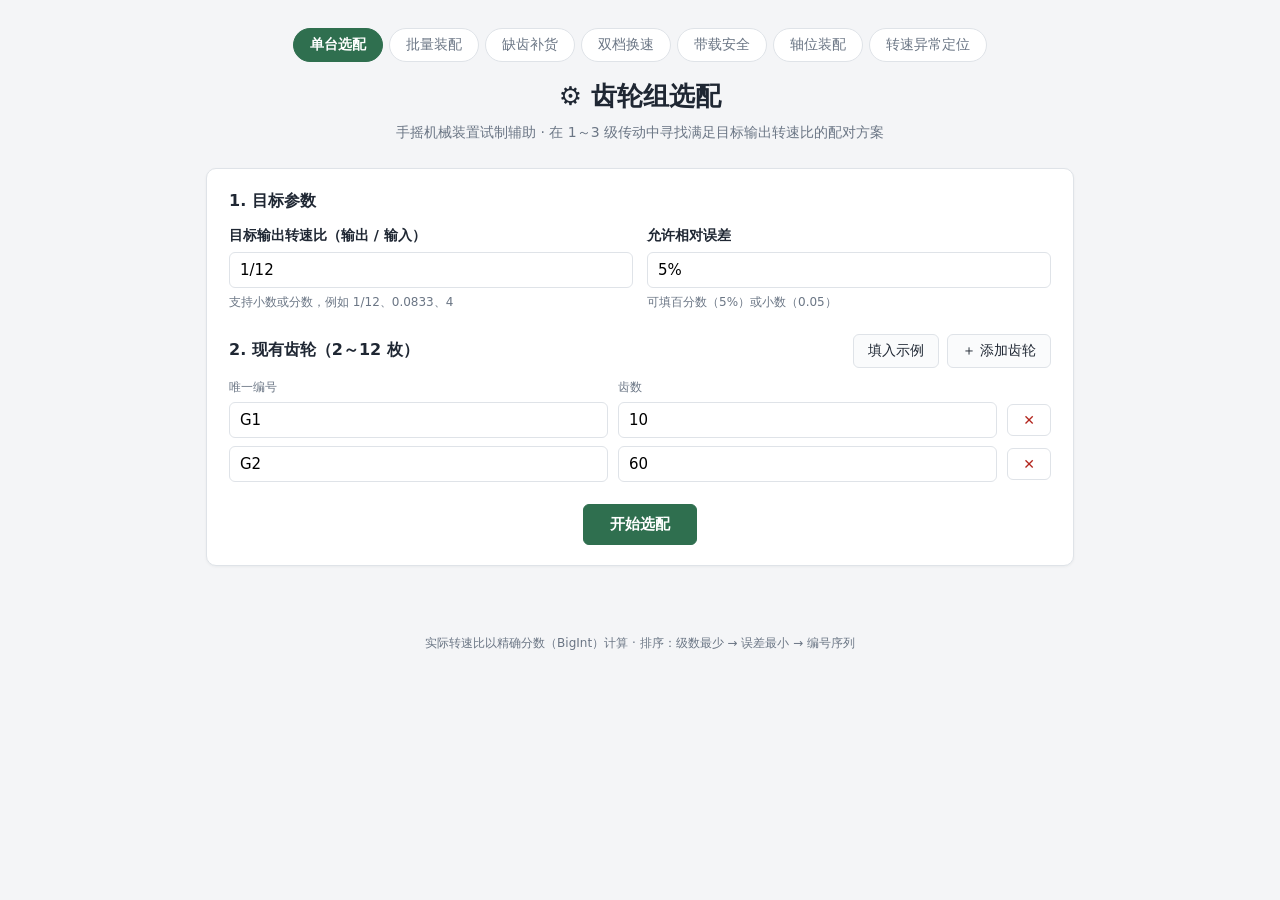
==== public/index.html @ 3d3866cd "GSB 26954d58-3cd7-50f5-83da-c2aace451140 initial: platform archive" ====
<!DOCTYPE html>
<html lang="zh-CN">
<head>
  <meta charset="UTF-8" />
  <meta name="viewport" content="width=device-width, initial-scale=1.0" />
  <title>齿轮组选配 · 手摇机械试制</title>
  <link rel="stylesheet" href="styles.css" />
</head>
<body>
  <header class="site-header">
    <nav class="top-nav">
      <a href="/" class="active">单台选配</a>
      <a href="/batch">批量装配</a>
      <a href="/procure">缺齿补货</a>
      <a href="/dual-speed">双档换速</a>
      <a href="/torque">带载安全</a>
      <a href="/layout">轴位装配</a>
      <a href="/diagnose">转速异常定位</a>
    </nav>
    <h1>⚙️ 齿轮组选配</h1>
    <p class="subtitle">手摇机械装置试制辅助 · 在 1～3 级传动中寻找满足目标输出转速比的配对方案</p>
  </header>

  <main>
    <form id="search-form" class="card">
      <section>
        <h2>1. 目标参数</h2>
        <div class="grid two">
          <label class="field">
            <span>目标输出转速比（输出 / 输入）</span>
            <input id="target" name="target" value="1/12" placeholder="如 0.0833 或 1/12" required />
            <small>支持小数或分数，例如 1/12、0.0833、4</small>
          </label>
          <label class="field">
            <span>允许相对误差</span>
            <input id="tolerance" name="tolerance" value="5%" placeholder="如 5% 或 0.05" required />
            <small>可填百分数（5%）或小数（0.05）</small>
          </label>
        </div>
      </section>

      <section>
        <div class="section-head">
          <h2>2. 现有齿轮（2～12 枚）</h2>
          <div class="btn-row">
            <button type="button" id="btn-example" class="btn ghost">填入示例</button>
            <button type="button" id="btn-add" class="btn ghost">＋ 添加齿轮</button>
          </div>
        </div>
        <div class="gear-grid-head">
          <span>唯一编号</span><span>齿数</span><span></span>
        </div>
        <div id="gear-rows"></div>
      </section>

      <div class="actions">
        <button type="submit" class="btn primary">开始选配</button>
      </div>

      <p id="form-error" class="alert error" hidden></p>
    </form>

    <section id="result-panel" class="card" hidden>
      <div class="section-head">
        <h2>3. 选配结果</h2>
        <span id="result-summary" class="summary"></span>
      </div>
      <p id="no-solution" class="alert warn" hidden></p>
      <p id="truncated-note" class="muted" hidden></p>
      <div id="result-list"></div>
    </section>
  </main>

  <footer class="site-footer">
    <span>实际转速比以精确分数（BigInt）计算 · 排序：级数最少 → 误差最小 → 编号序列</span>
  </footer>

  <script src="app.js"></script>
</body>
</html>
---- public/styles.css ----
:root {
  --bg: #f4f5f7;
  --card: #ffffff;
  --ink: #1f2733;
  --muted: #6b7685;
  --line: #dfe3e8;
  --brand: #2f6f4f;
  --brand-dark: #24573e;
  --accent: #e8f3ec;
  --danger: #b3261e;
  --danger-bg: #fdecea;
  --warn: #8a5a00;
  --warn-bg: #fff6e0;
  --radius: 10px;
}

* { box-sizing: border-box; }

body {
  margin: 0;
  font-family: "PingFang SC", "Microsoft YaHei", "Noto Sans CJK SC", system-ui, sans-serif;
  background: var(--bg);
  color: var(--ink);
  line-height: 1.55;
}

.site-header {
  padding: 28px 20px 12px;
  text-align: center;
}
.site-header h1 { margin: 0 0 6px; font-size: 26px; }
.subtitle { margin: 0; color: var(--muted); font-size: 14px; }

.top-nav {
  display: flex;
  justify-content: center;
  gap: 6px;
  margin-bottom: 14px;
}
.top-nav a {
  padding: 5px 16px;
  border-radius: 999px;
  border: 1px solid var(--line);
  background: #fff;
  color: var(--muted);
  text-decoration: none;
  font-size: 14px;
}
.top-nav a:hover { border-color: #b9c1cc; color: var(--ink); }
.top-nav a.active {
  background: var(--brand);
  border-color: var(--brand);
  color: #fff;
  font-weight: 600;
}

main {
  max-width: 900px;
  margin: 0 auto;
  padding: 12px 16px 40px;
}

.card {
  background: var(--card);
  border: 1px solid var(--line);
  border-radius: var(--radius);
  padding: 20px 22px;
  margin-bottom: 18px;
  box-shadow: 0 1px 3px rgba(20, 30, 40, 0.05);
}

h2 { font-size: 16px; margin: 0 0 12px; }

.grid.two {
  display: grid;
  grid-template-columns: 1fr 1fr;
  gap: 14px;
}
.grid.three {
  display: grid;
  grid-template-columns: 1fr 1fr 1fr;
  gap: 14px;
}
@media (max-width: 640px) {
  .grid.two, .grid.three { grid-template-columns: 1fr; }
}

.field { display: flex; flex-direction: column; gap: 5px; }
.field > span { font-size: 14px; font-weight: 600; }
.field small { color: var(--muted); font-size: 12px; }

input[type="text"], input[type="number"], input:not([type]) {
  width: 100%;
  padding: 8px 10px;
  border: 1px solid var(--line);
  border-radius: 6px;
  font-size: 15px;
  font-family: inherit;
}
input:focus { outline: 2px solid var(--brand); outline-offset: 0; border-color: var(--brand); }

section + section { margin-top: 22px; }

.section-head {
  display: flex;
  align-items: center;
  justify-content: space-between;
  gap: 12px;
  flex-wrap: wrap;
}
.section-head h2 { margin: 0; }

.btn-row { display: flex; gap: 8px; }

.btn {
  border-radius: 6px;
  padding: 7px 14px;
  font-size: 14px;
  cursor: pointer;
  border: 1px solid var(--line);
  background: #fff;
  color: var(--ink);
  font-family: inherit;
}
.btn:hover { border-color: #b9c1cc; }
.btn.ghost { background: #fafbfc; }
.btn.primary {
  background: var(--brand);
  border-color: var(--brand);
  color: #fff;
  font-weight: 600;
  padding: 10px 26px;
  font-size: 15px;
}
.btn.primary:hover { background: var(--brand-dark); }
.btn.danger-ghost { color: var(--danger); }

.gear-grid-head,
.gear-row {
  display: grid;
  grid-template-columns: 1fr 1fr 44px;
  gap: 10px;
  align-items: center;
}
.gear-grid-head {
  margin: 10px 0 6px;
  font-size: 12px;
  color: var(--muted);
}
.gear-row { margin-bottom: 8px; }

.actions { margin-top: 22px; text-align: center; }

.alert {
  margin-top: 14px;
  padding: 10px 14px;
  border-radius: 6px;
  font-size: 14px;
}
.alert.error { background: var(--danger-bg); color: var(--danger); border: 1px solid #f3c2bd; }
.alert.warn { background: var(--warn-bg); color: var(--warn); border: 1px solid #f0ddaa; }
.alert.ok { background: var(--accent); color: var(--brand-dark); border: 1px solid #a9d3bb; }

.muted { color: var(--muted); font-size: 12px; margin: 8px 0 0; }

.summary { font-size: 13px; color: var(--muted); }

.solution {
  border: 1px solid var(--line);
  border-radius: 8px;
  padding: 14px 16px;
  margin-top: 12px;
}
.solution.best { border-color: var(--brand); background: var(--accent); }

.solution-head {
  display: flex;
  justify-content: space-between;
  align-items: baseline;
  gap: 10px;
  flex-wrap: wrap;
  margin-bottom: 8px;
}
.solution-title { font-weight: 700; font-size: 15px; }
.badge {
  display: inline-block;
  font-size: 12px;
  font-weight: 600;
  padding: 1px 8px;
  border-radius: 999px;
  background: var(--brand);
  color: #fff;
  margin-right: 6px;
}
.solution-meta { font-size: 13px; color: var(--muted); }
.solution-meta strong { color: var(--ink); }

table.pairs { width: 100%; border-collapse: collapse; margin-top: 6px; font-size: 14px; }
table.pairs th, table.pairs td {
  border: 1px solid var(--line);
  padding: 6px 10px;
  text-align: center;
}
table.pairs th { background: #f0f2f5; font-weight: 600; }
.gear-id { font-family: ui-monospace, SFMono-Regular, Menlo, Consolas, monospace; }
.frac { font-family: ui-monospace, SFMono-Regular, Menlo, Consolas, monospace; white-space: nowrap; }

.site-footer {
  text-align: center;
  color: var(--muted);
  font-size: 12px;
  padding: 10px 0 30px;
}

/* ---------------- 批量装配 ---------------- */

.device-grid-head,
.device-row {
  display: grid;
  grid-template-columns: 1.2fr 1fr 1fr 44px;
  gap: 10px;
  align-items: center;
}
.device-grid-head {
  margin: 10px 0 6px;
  font-size: 12px;
  color: var(--muted);
}
.device-row { margin-bottom: 8px; }
@media (max-width: 640px) {
  .device-grid-head,
  .device-row { grid-template-columns: 1fr 1fr; }
}

.solution.miss { border-color: #e5c07b; background: var(--warn-bg); }

.badge.badge-ok { background: var(--brand); }
.badge.badge-miss {
  background: var(--warn);
}

.unused-panel { margin-top: 18px; }
.unused-panel h3 { font-size: 14px; margin: 0 0 8px; }
.chip-list { display: flex; flex-wrap: wrap; gap: 8px; }
.chip {
  display: inline-block;
  padding: 3px 12px;
  border-radius: 999px;
  border: 1px solid var(--line);
  background: #fafbfc;
  font-size: 13px;
  font-family: ui-monospace, SFMono-Regular, Menlo, Consolas, monospace;
}
.chip-buy {
  border-color: var(--brand);
  background: var(--accent);
  color: var(--brand-dark);
  font-weight: 600;
}

/* ---------------- 缺齿补货采购建议 ---------------- */

.buyable-grid-head,
.buyable-row {
  display: grid;
  grid-template-columns: 1fr 1fr 1.4fr 44px;
  gap: 10px;
  align-items: center;
}
.buyable-grid-head {
  margin: 10px 0 6px;
  font-size: 12px;
  color: var(--muted);
}
.buyable-row { margin-bottom: 8px; }
@media (max-width: 640px) {
  .buyable-grid-head,
  .buyable-row { grid-template-columns: 1fr 1fr; }
}

.block-title { font-size: 14px; margin: 16px 0 8px; }

/* ---------------- 带载安全选配 ---------------- */

.rated-grid-head,
.rated-row {
  display: grid;
  grid-template-columns: 1fr 1fr 1.4fr 44px;
  gap: 10px;
  align-items: center;
}
.rated-grid-head {
  margin: 10px 0 6px;
  font-size: 12px;
  color: var(--muted);
}
.rated-row { margin-bottom: 8px; }
@media (max-width: 640px) {
  .rated-grid-head,
  .rated-row { grid-template-columns: 1fr 1fr; }
}

table.torque-table th, table.torque-table td { text-align: left; vertical-align: middle; }
.torque-val { font-size: 13px; white-space: nowrap; }
.torque-rated { color: var(--muted); font-size: 12px; margin-top: 2px; }
.badge.badge-limit {
  background: var(--warn);
  font-size: 11px;
  padding: 0 6px;
}

/* ---------------- 轴位装配 ---------------- */

.axis-grid-head,
.axis-row {
  display: grid;
  grid-template-columns: 1.1fr 1fr 1.6fr 44px;
  gap: 10px;
  align-items: center;
}
.axis-grid-head {
  margin: 10px 0 6px;
  font-size: 12px;
  color: var(--muted);
}
.axis-row { margin-bottom: 8px; }
.axis-index { font-size: 13px; font-weight: 600; color: var(--brand-dark); white-space: nowrap; }
@media (max-width: 640px) {
  .axis-grid-head,
  .axis-row { grid-template-columns: 1fr 1fr; }
}

.meshing-no { color: var(--danger); font-weight: 600; }

.shafts-panel { margin-top: 16px; }
table.shaft-table th, table.shaft-table td { text-align: left; vertical-align: middle; }
.mount-cell { min-width: 240px; }
.mount-item { padding: 2px 0; }
.mount-item + .mount-item { border-top: 1px dashed var(--line); }

.solution.best-warn { border-color: #e5c07b; background: var(--warn-bg); }
.badge.badge-warn { background: var(--warn); }

/* ---------------- 转速异常定位 ---------------- */

.stage-grid-head,
.stage-row {
  display: grid;
  grid-template-columns: 1.6fr 1fr 1fr 44px;
  gap: 10px;
  align-items: center;
}
.stage-grid-head {
  margin: 10px 0 6px;
  font-size: 12px;
  color: var(--muted);
}
.stage-row { margin-bottom: 8px; }
.stage-index { font-size: 13px; font-weight: 600; color: var(--brand-dark); white-space: nowrap; }
@media (max-width: 640px) {
  .stage-grid-head,
  .stage-row { grid-template-columns: 1fr 1fr; }
}

.obs-card {
  border: 1px solid var(--line);
  border-radius: 8px;
  padding: 12px 14px;
  margin-top: 12px;
  background: #fafbfc;
}
.obs-head {
  display: flex;
  align-items: center;
  gap: 12px;
  flex-wrap: wrap;
  margin-bottom: 8px;
}
.obs-head .obs-name-input { flex: 1 1 200px; }
.obs-axis-hint { font-size: 12px; }

.reading-grid-head,
.reading-row {
  display: grid;
  grid-template-columns: 0.8fr 1.4fr 1.4fr 44px;
  gap: 10px;
  align-items: center;
}
.reading-grid-head {
  margin: 6px 0 4px;
  font-size: 12px;
  color: var(--muted);
}
.reading-row { margin-bottom: 8px; }
@media (max-width: 640px) {
  .reading-grid-head,
  .reading-row { grid-template-columns: 1fr 1fr; }
}

.obs-result {
  border-top: 1px dashed var(--line);
  margin-top: 16px;
  padding-top: 4px;
}

.diag-tag {
  display: inline-block;
  font-size: 12px;
  font-weight: 600;
  padding: 2px 10px;
  border-radius: 999px;
  white-space: nowrap;
}
.diag-tag-suspect { background: var(--warn); color: #fff; }
.diag-tag-amb { background: #f0ddaa; color: var(--warn); }
.diag-tag-out { background: #eceff3; color: var(--muted); }
.diag-ok { color: var(--brand-dark); font-weight: 600; }
.diag-bad { color: var(--danger); font-weight: 600; }
table.diag-cand-table td { vertical-align: middle; }
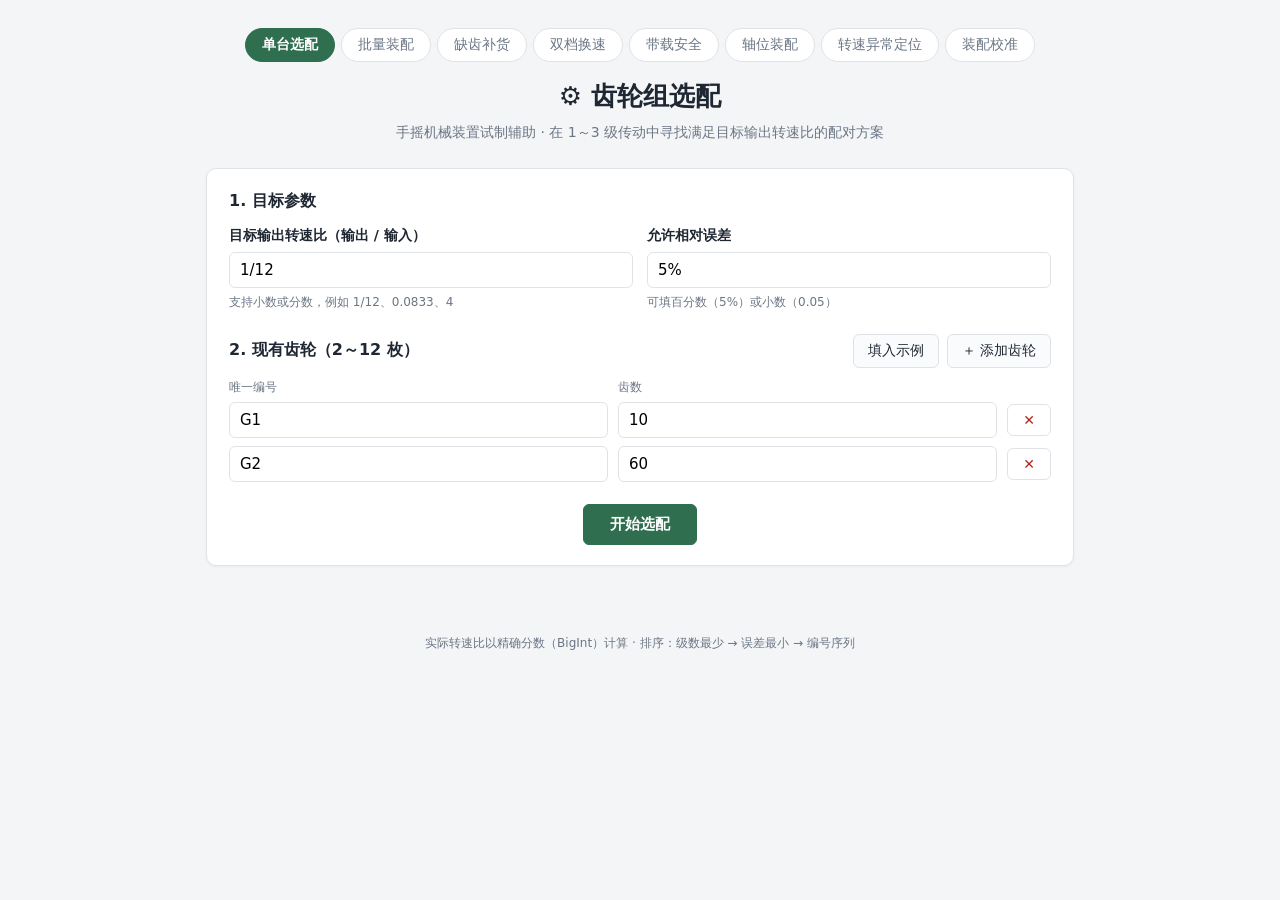
==== commit 27662530: "GSB 26954d58-3cd7-50f5-83da-c2aace451140 A: platform archive" ====
--- a/public/index.html
+++ b/public/index.html
@@ -16,6 +16,7 @@
       <a href="/torque">带载安全</a>
       <a href="/layout">轴位装配</a>
       <a href="/diagnose">转速异常定位</a>
+      <a href="/phase-reset">装配校准</a>
     </nav>
     <h1>⚙️ 齿轮组选配</h1>
     <p class="subtitle">手摇机械装置试制辅助 · 在 1～3 级传动中寻找满足目标输出转速比的配对方案</p>
--- a/public/styles.css
+++ b/public/styles.css
@@ -417,3 +417,25 @@
 .diag-ok { color: var(--brand-dark); font-weight: 600; }
 .diag-bad { color: var(--danger); font-weight: 600; }
 table.diag-cand-table td { vertical-align: middle; }
+
+/* ---------------- 装配校准 ---------------- */
+
+.phase-grid-head,
+.phase-row {
+  display: grid;
+  grid-template-columns: 1.6fr 1fr;
+  gap: 10px;
+  align-items: center;
+}
+.phase-grid-head {
+  margin: 10px 0 6px;
+  font-size: 12px;
+  color: var(--muted);
+}
+.phase-row { margin-bottom: 8px; }
+.phase-axis { font-size: 13px; font-weight: 600; color: var(--brand-dark); white-space: nowrap; }
+.phase-big { font-size: 22px; color: var(--brand-dark); }
+@media (max-width: 640px) {
+  .phase-grid-head,
+  .phase-row { grid-template-columns: 1fr; }
+}
